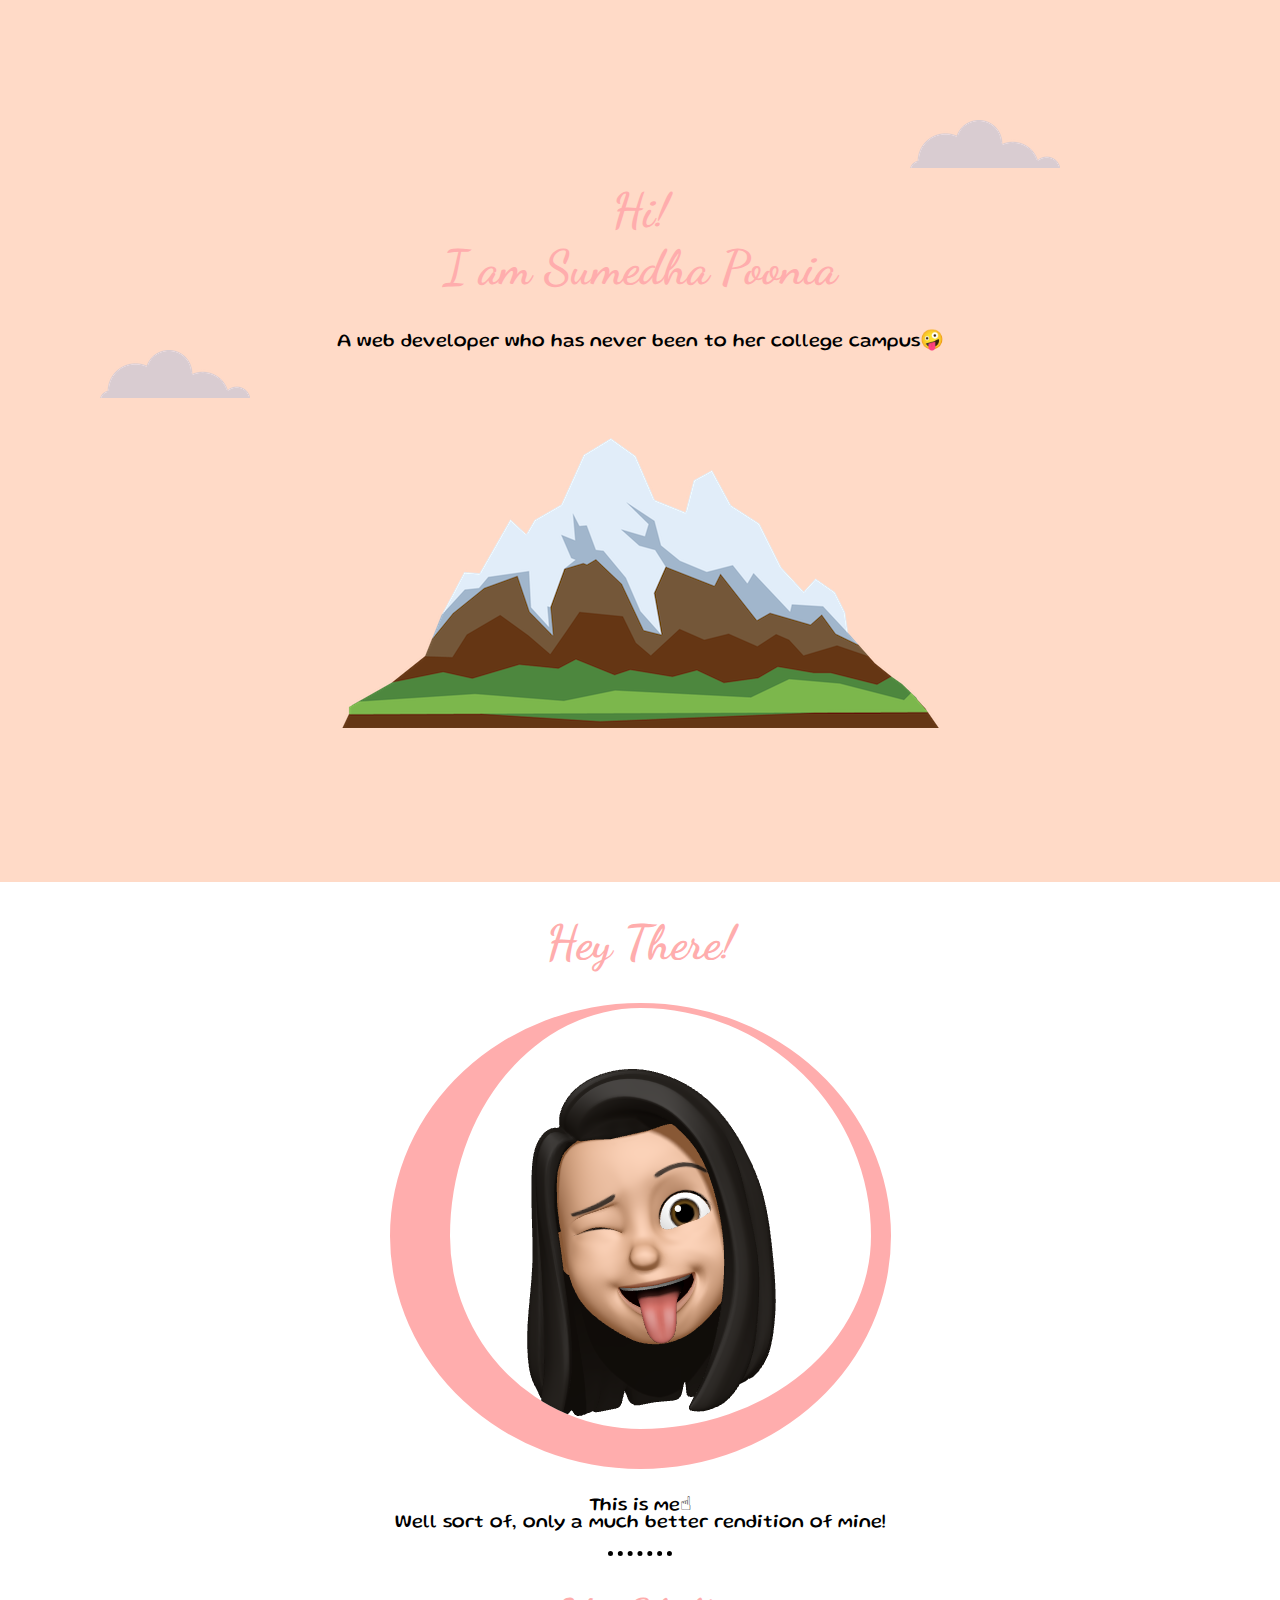
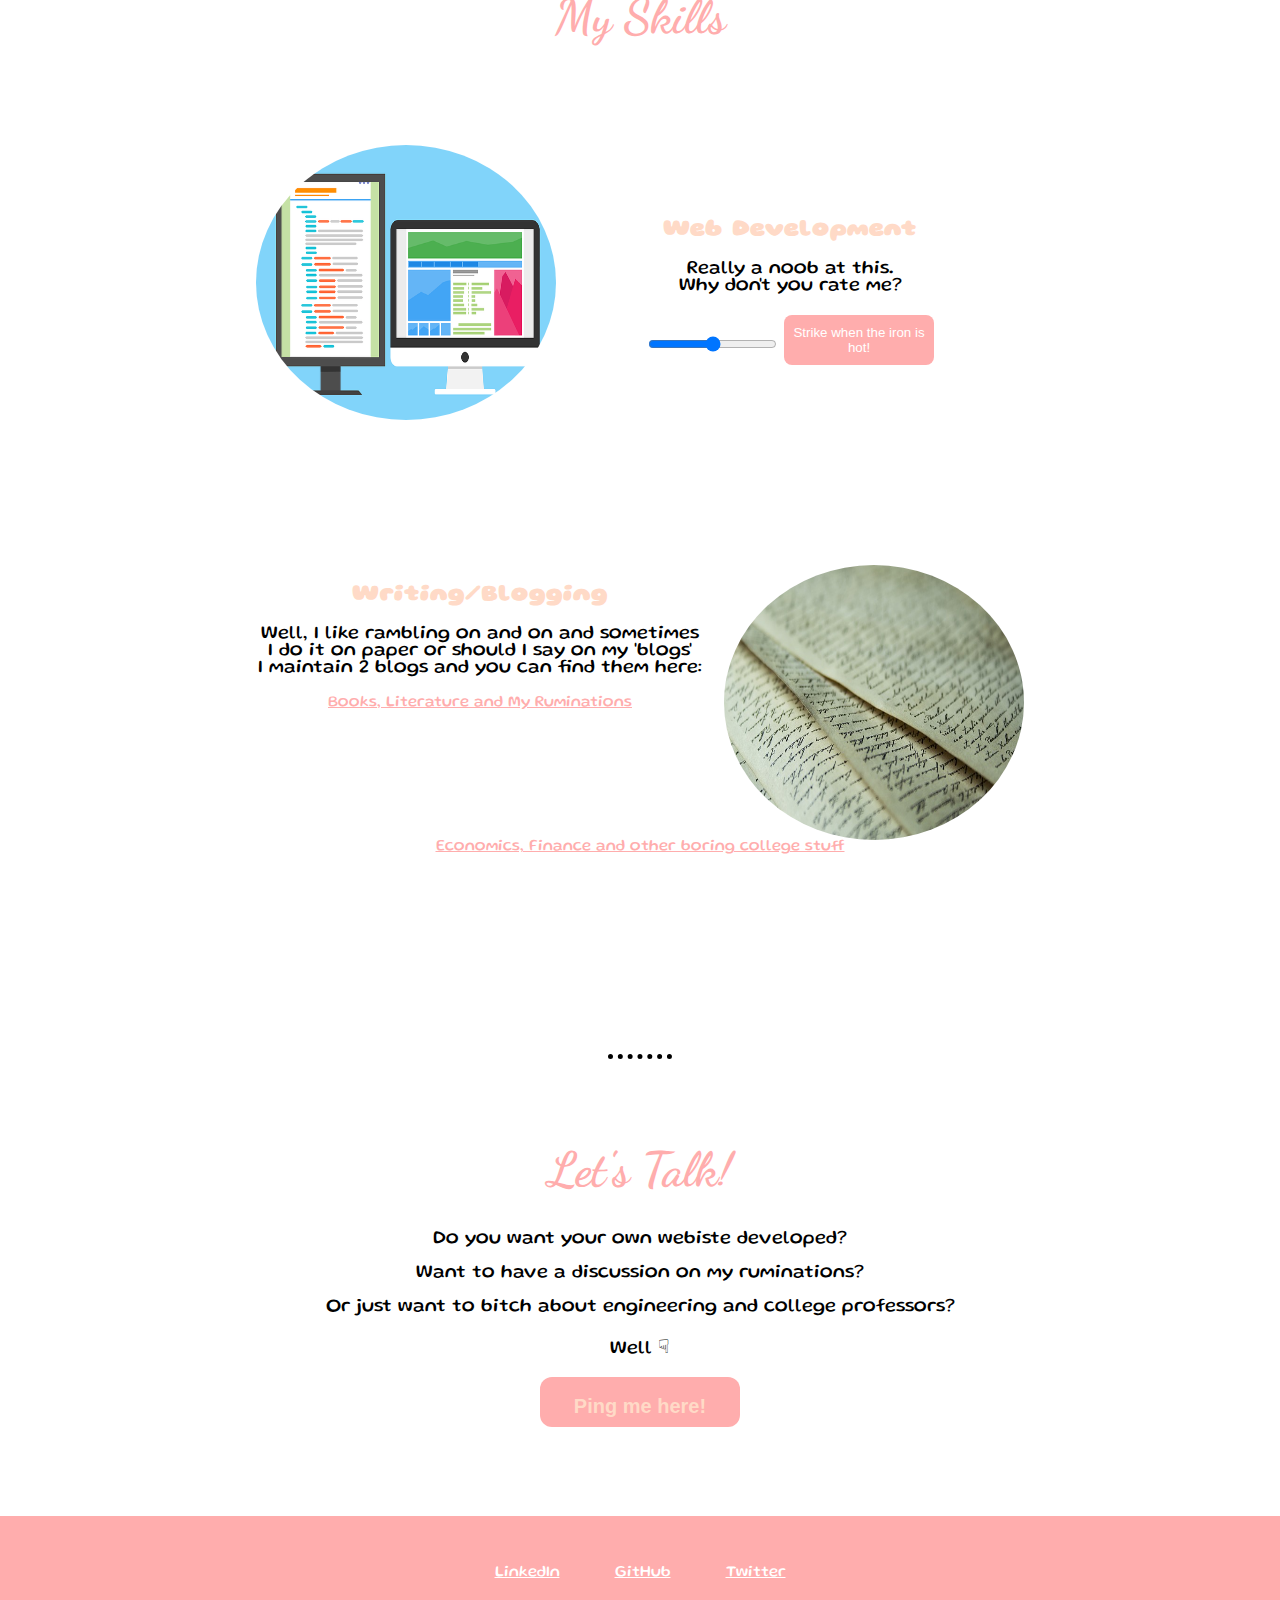
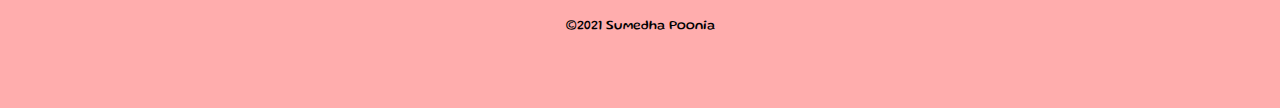
==== index.html @ 1d323c98 "Update index.html" ====
<!DOCTYPE html>
<html lang="en" dir="ltr">

<head>
  <meta charset="utf-8">
  <meta name="viewport" content="width=device-width, initial-scale=1.0" />
  <title>Sumedha's Place</title>
  <link rel="stylesheet" href="css/styles.css">
  <link rel="icon" href="photos/sumi.ico">
  <link rel="preconnect" href="https://fonts.googleapis.com">
  <link rel="preconnect" href="https://fonts.gstatic.com" crossorigin>
  <link href="https://fonts.googleapis.com/css2?family=Fleur+De+Leah&family=Gluten:wght@200&display=swap" rel="stylesheet">
  <link href="https://fonts.googleapis.com/css2?family=Dancing+Script:wght@500&display=swap" rel="stylesheet">
</head>

<body>
  <center>
    <div class="Top">
      <img src="photos/cloud.png" class="top-cloud" alt="a cloud">
      <h1>Hi!<br> I am Sumedha Poonia</h1>
      <p>A web developer who has never been to her college campus🤪</p>
      <img src="photos/cloud.png" class="bottom-cloud" alt="a cloud">
      <img src="photos/mountain.png" alt="a mountain">
    </div>
  </center>
  <div class="Middle">
    <center>
      <h1>Hey There!</h1>
      <img src="photos/sumi.png" class="me" alt="my animation">
      <p>This is me☝︎<br> Well sort of, only a much better rendition of mine!</p>
      <hr>
      <h1>My Skills</h1>
    </center>
  </div>
<center>
  <div class="webdev">
    <img style="float: left;"src="photos/programming.png" class="skills" alt="a programming vector">
    <h2 style="padding-top: 75px;"><strong>Web Development</strong></h2>
    <p>Really a noob at this. <br>Why don't you rate me?</p>
    <form class="" action="index.html" method="post">
      <input type="range" name="" value="Rate me!">
      <button style="color: white; width: 150px; border-radius: 8px;"type="button" name="button">Strike when the iron is hot!</button>
    </form>
  </div>
  <div class="writing">
    <img style="float: right; margin-left: 20px;"src="photos/writing.jpg" class="skills" alt="writing vector">
  <h2 style="padding-top: 20px;"><strong>Writing/Blogging</strong></h2>
  <p>Well, I like rambling on and on and sometimes I do it on paper or should I say on my 'blogs'
    <br> I maintain 2 blogs and you can find them here:
  </p>
  <a class="link"href="https://sumedhapoonia.wordpress.com/" >Books, Literature and My Ruminations</a><br><br>
  <a class="link"href="https://medium.com/@sumedhapoonia">Economics, Finance and other boring college stuff</a>
  </div>

</center>
  <div class="Bottom">
    <center>
      <hr>
      <br><br><br>
      <h1>Let's Talk!</h1>
      <p>Do you want your own webiste developed? <br><br>Want to have a discussion on my ruminations? <br><br> Or just want to bitch about
        engineering and college professors?</p>
      <p>Well ☟</p>
      <a href="contact.html" class="links">
      <button type="button"><h2>Ping me here!</h2></button>
      </a>
      <br>
      <br>
      <div class="foot">
        <a href="https://www.linkedin.com/in/sumedha-p-595938134" class="links">LinkedIn</a>
        <a href="https://github.com/Sumedha2" class="links">GitHub</a>
        <a style="margin-bottom: 25px;"href="http://twitter.com/sumedha_poonia" class="links">Twitter</a>
        <br><br>
        <small>©2021 Sumedha Poonia</small>
      </div>

    </center>
  </div>
</body>

</html>
---- css/styles.css ----
/*tag selectors*/
body
{
margin:0px;
font-family: 'Gluten', cursive;
}
p{
  font-weight: normal;
  font-size: 1.2rem;
}
h1{
  font-family: 'Dancing Script', cursive;
  font-size: 3rem;
  color: #FFADAD;
}
h2{
  color: #FFDAC7;
}
hr{
  background-color: inherit;
  border-style: dotted none none;
  border-width: 5px;
  border-color: black;
  width: 5%;
}
button{
  color: #FFDAC7;
  background-color: #FFADAD;
  width: 200px;
  height: 50px;
  border-radius: 12px;
  border-style: none;
}
a{
  display: inline-block;
  margin-right: 25px;
  margin-left: 25px;
}
form{
  margin-top: 20px;
}
label{
  display: inline-block;
  margin-top: 20px;
}
/*class selectors*/
.Top{
  margin-top: 0px;
  padding: 150px;
  background-color: #FFDAC7;
  position: relative;
}
.bottom-cloud{
  position: absolute;
  top: 350px;
  left: 100px
}
.top-cloud{
  position: absolute;
  top: 120px;
  right: 220px
}
.me{
  border-radius: 50%;
  border-style: solid;
  border-color: #FFADAD;
  border-width: 5px 20px 40px 60px;
  width: 421px;
  height: 421px;
}
.me:hover{
  background-color: #FFDAC7;
}
.skills{
  border-radius: 50%;
  width: 300px;
  height: 275px;
}
.webdev{
  width: 60%;
  margin-top: 100px;
  margin-bottom: 200px;
}
.writing{
  width: 60%;
  margin-top: 100px;
  margin-bottom: 200px;
}
.foot{
  margin-top: 75px;
  padding-top: 50px;
  padding-bottom: 75px;
  background-color: #FFADAD;
}
.links{
  color: white;
}
.links:hover{
  color: #A8E7E9;
}
.links:active{
  color: #FFEFBC;
}
.links:visited{
  color: #FFFEB7;
}
.link{
  color: #FFADAD;
}
.link:hover{
  color: #A8E7E9;
}
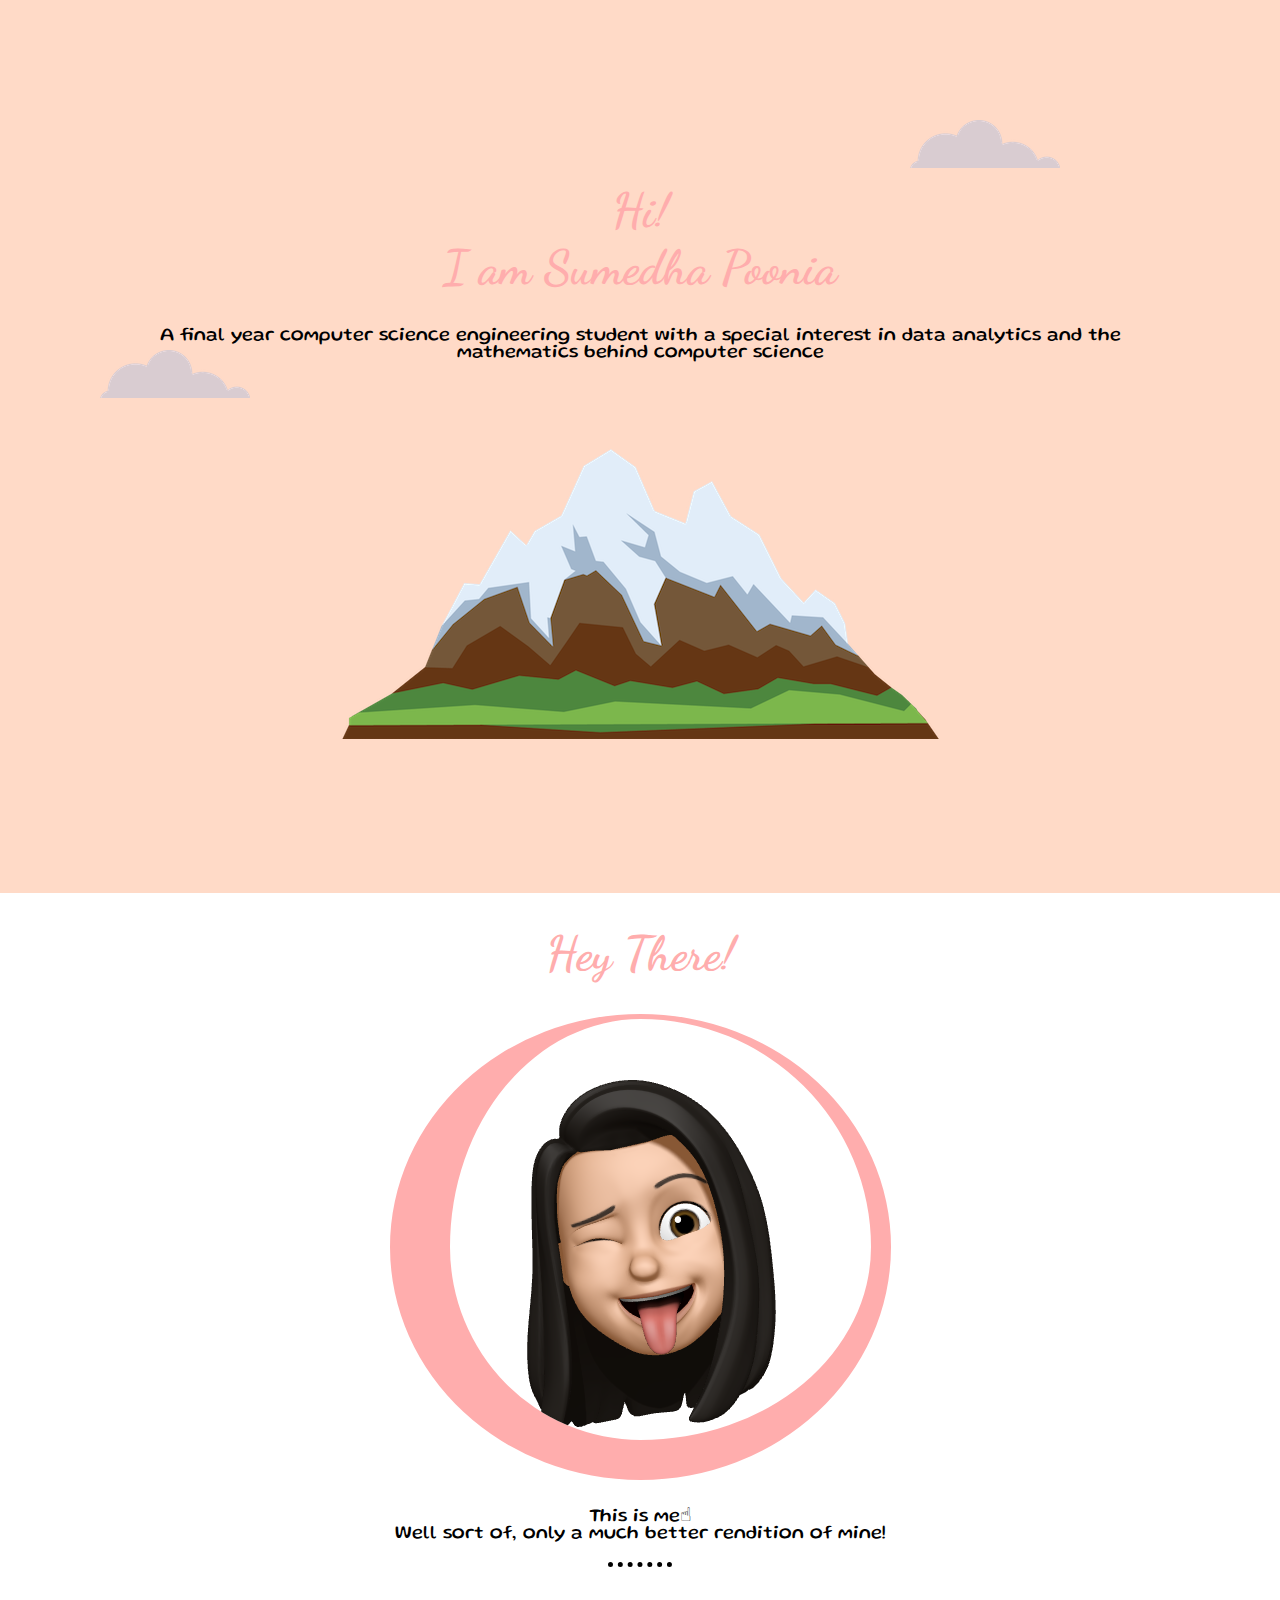
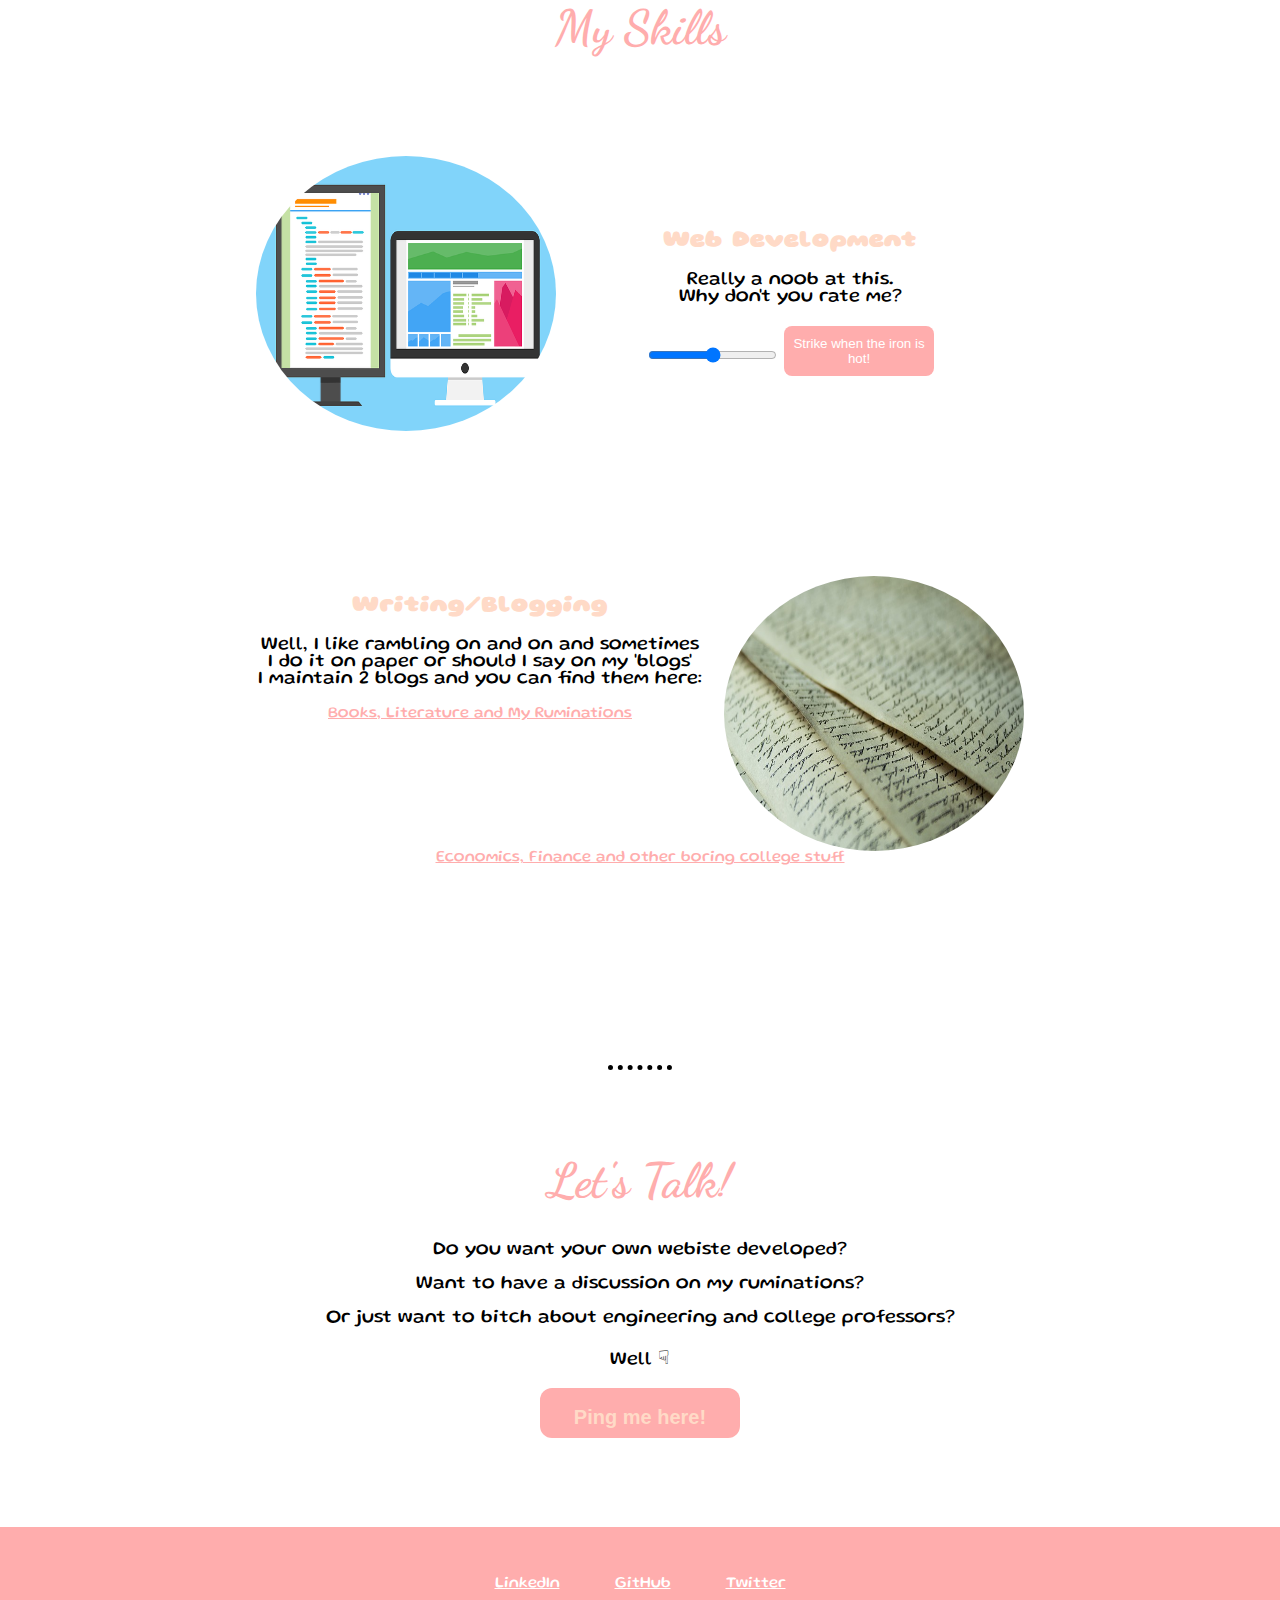
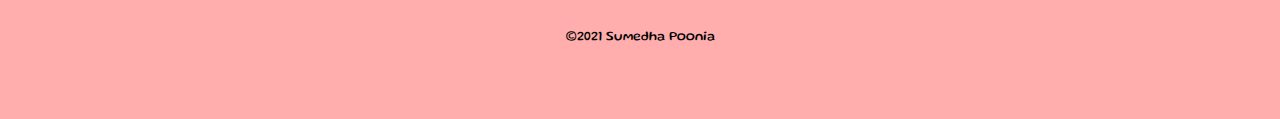
==== commit 6fcc506b: "commit" ====
--- a/index.html
+++ b/index.html
@@ -3,7 +3,6 @@
 
 <head>
   <meta charset="utf-8">
-  <meta name="viewport" content="width=device-width, initial-scale=1.0" />
   <title>Sumedha's Place</title>
   <link rel="stylesheet" href="css/styles.css">
   <link rel="icon" href="photos/sumi.ico">
@@ -18,7 +17,7 @@
     <div class="Top">
       <img src="photos/cloud.png" class="top-cloud" alt="a cloud">
       <h1>Hi!<br> I am Sumedha Poonia</h1>
-      <p>A web developer who has never been to her college campus🤪</p>
+      <p>A final year computer science engineering student with a special interest in data analytics and the mathematics behind computer science</p>
       <img src="photos/cloud.png" class="bottom-cloud" alt="a cloud">
       <img src="photos/mountain.png" alt="a mountain">
     </div>
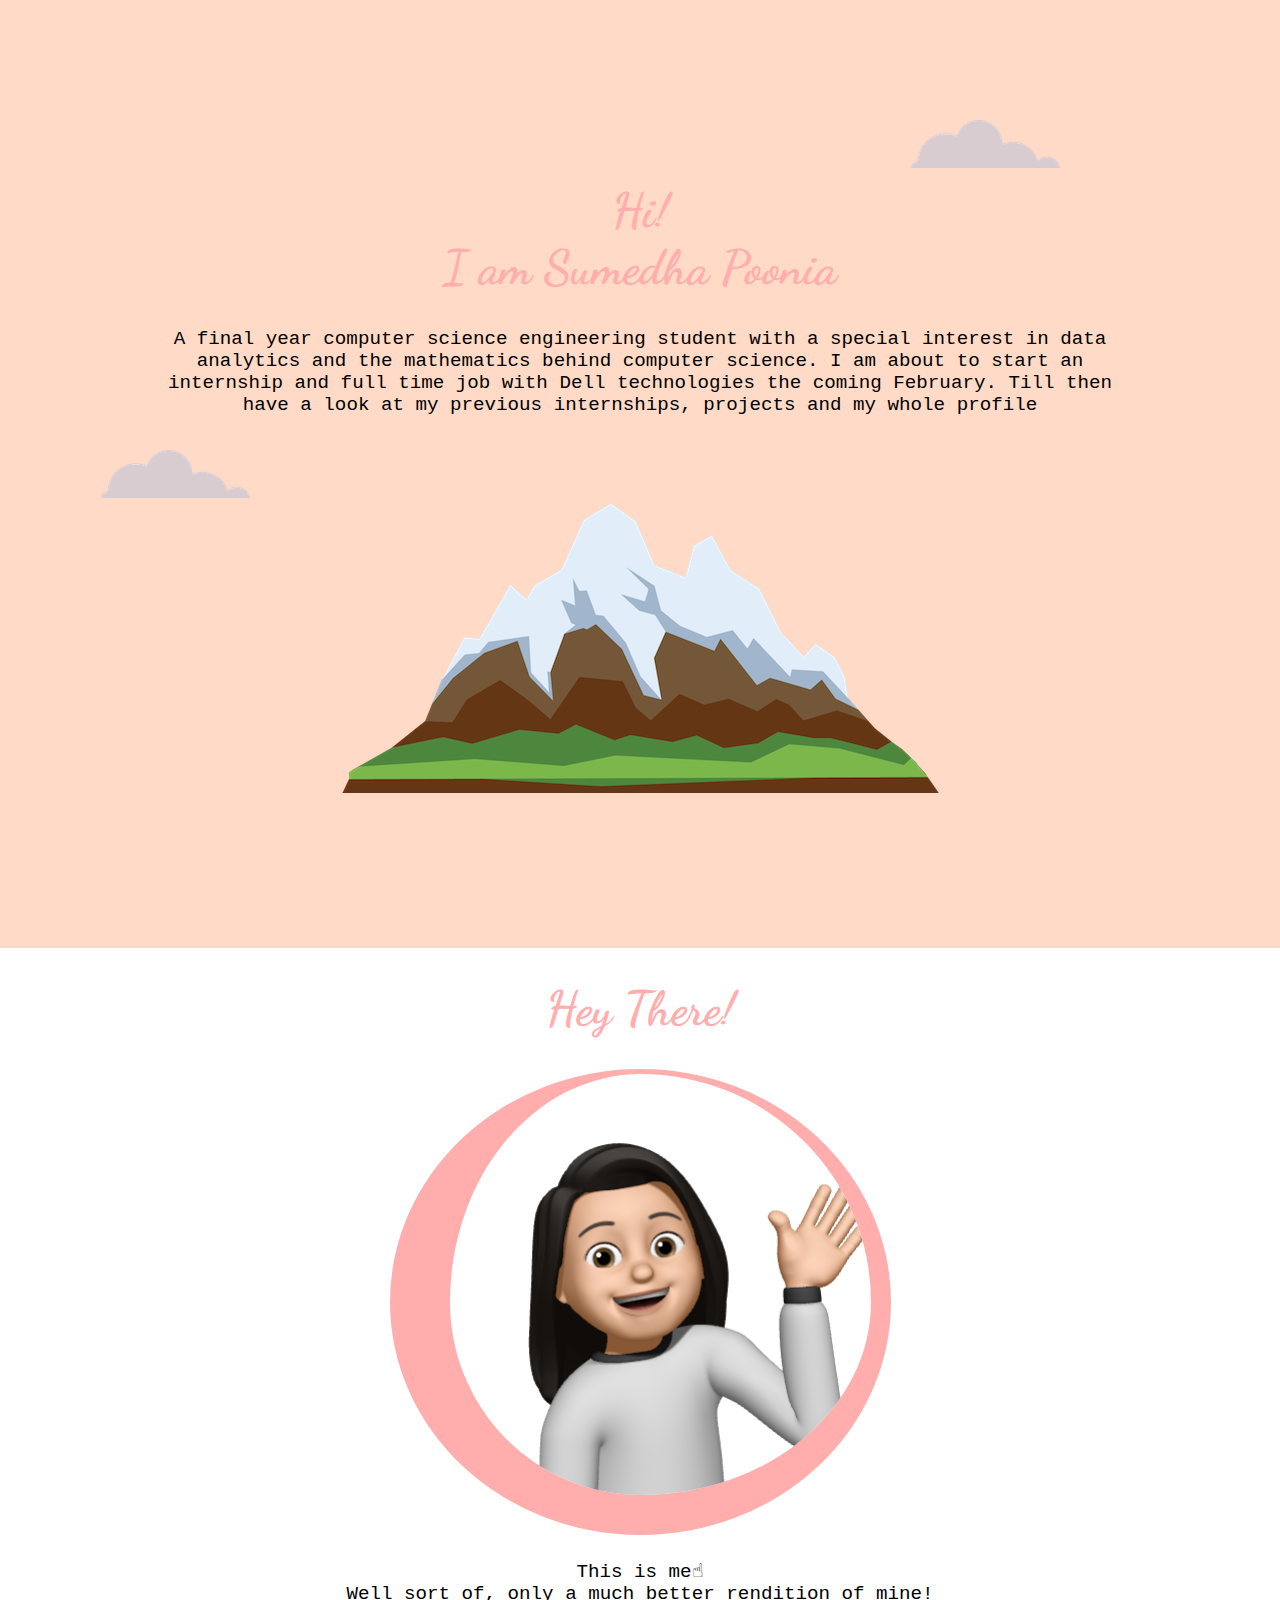
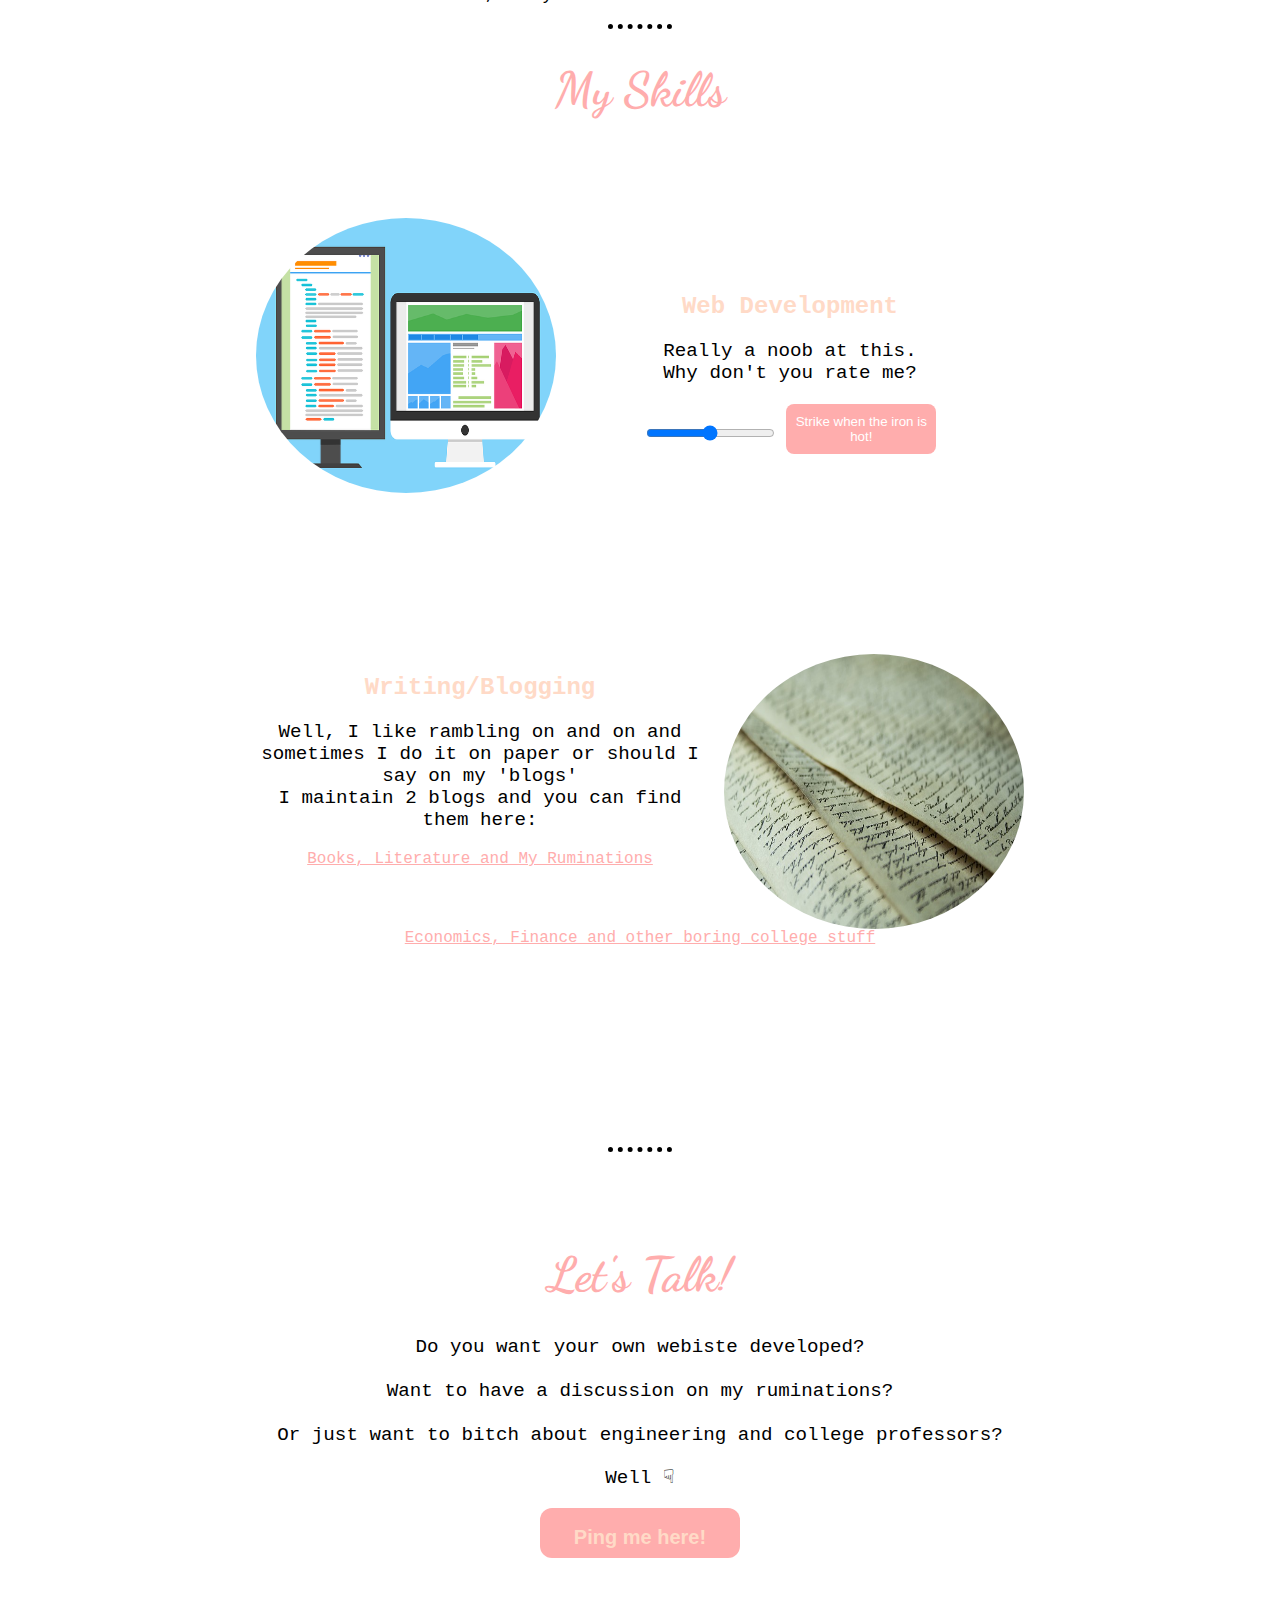
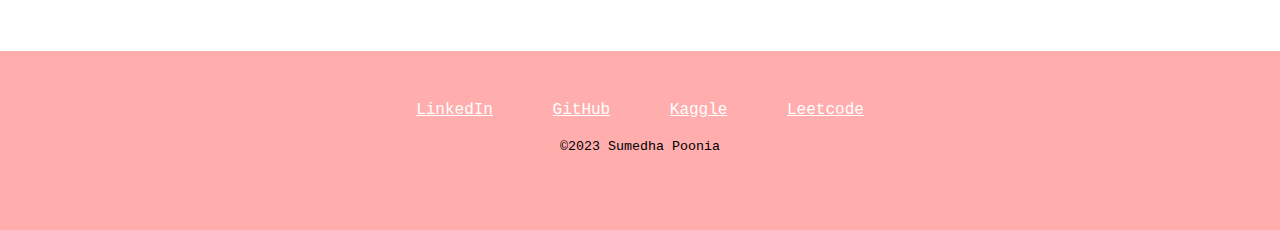
==== commit 7c60a2d4: "commit" ====
--- a/index.html
+++ b/index.html
@@ -17,7 +17,7 @@
     <div class="Top">
       <img src="photos/cloud.png" class="top-cloud" alt="a cloud">
       <h1>Hi!<br> I am Sumedha Poonia</h1>
-      <p>A final year computer science engineering student with a special interest in data analytics and the mathematics behind computer science</p>
+      <p>A final year computer science engineering student with a special interest in data analytics and the mathematics behind computer science. I am about to start an internship and full time job with Dell technologies the coming February. Till then have a look at my previous internships, projects and my whole profile</p>
       <img src="photos/cloud.png" class="bottom-cloud" alt="a cloud">
       <img src="photos/mountain.png" alt="a mountain">
     </div>
@@ -68,9 +68,10 @@
       <div class="foot">
         <a href="https://www.linkedin.com/in/sumedha-p-595938134" class="links">LinkedIn</a>
         <a href="https://github.com/Sumedha2" class="links">GitHub</a>
-        <a style="margin-bottom: 25px;"href="http://twitter.com/sumedha_poonia" class="links">Twitter</a>
+        <a href="https://www.kaggle.com/sumedhapoonia" class="links">Kaggle</a>
+        <a href="https://leetcode.com/shxvm02/" class="links">Leetcode</a>
         <br><br>
-        <small>©2021 Sumedha Poonia</small>
+        <small>©2023 Sumedha Poonia</small>
       </div>
 
     </center>
--- a/css/styles.css
+++ b/css/styles.css
@@ -2,7 +2,7 @@
 body
 {
 margin:0px;
-font-family: 'Gluten', cursive;
+font-family:'Courier New', Courier, monospace;
 }
 p{
   font-weight: normal;
@@ -52,7 +52,7 @@
 }
 .bottom-cloud{
   position: absolute;
-  top: 350px;
+  top: 450px;
   left: 100px
 }
 .top-cloud{
